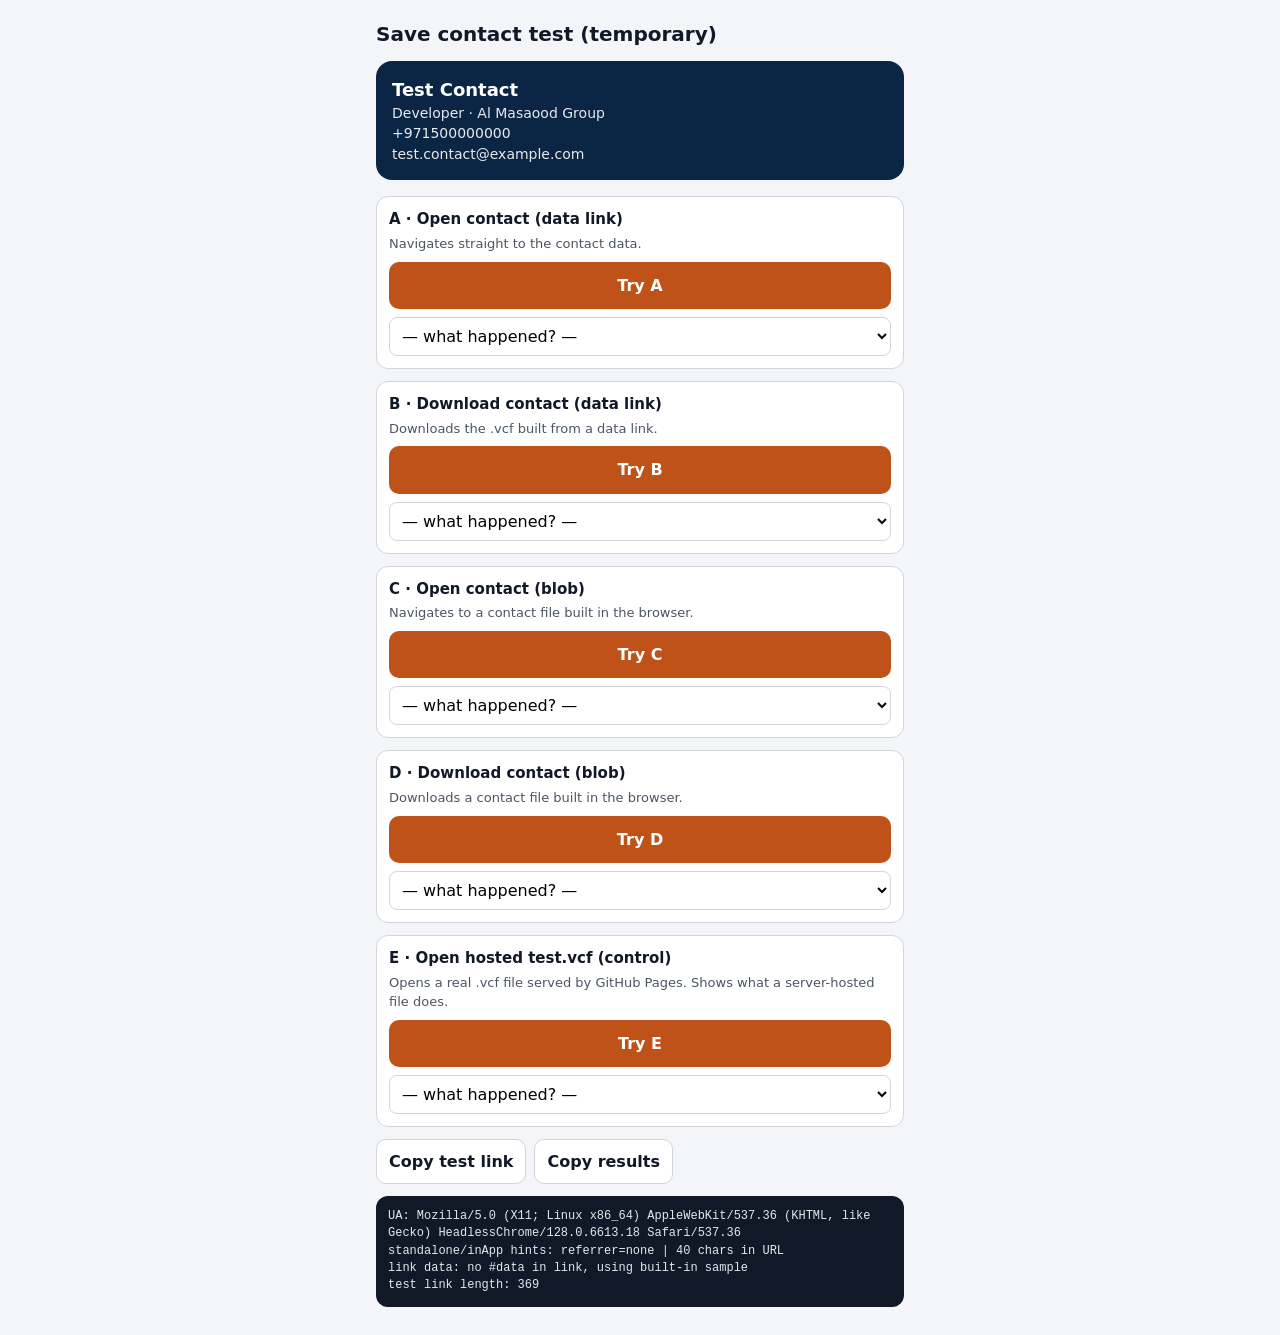
==== index.html @ affdfd02 "Add save-contact device test page (temporary) Co-Authored-By: Claude Opus 5.5 <noreply@anthropic.com" ====
<!doctype html>
<html lang="en">
<head>
<meta charset="utf-8">
<meta name="viewport" content="width=device-width, initial-scale=1">
<meta name="robots" content="noindex">
<title>Save Contact Test</title>
<style>
  :root { --navy: #0B2545; --orange: #BF5219; --bg: #F3F5F8; --ink: #111827; --muted: #4B5563; --line: #D1D5DB; }
  * { box-sizing: border-box; }
  body { margin: 0; background: var(--bg); color: var(--ink); font: 16px/1.45 system-ui, -apple-system, Segoe UI, Roboto, sans-serif; }
  main { max-width: 560px; margin: 0 auto; padding: 16px; }
  h1 { font-size: 20px; margin: 4px 0 12px; }
  .card { background: var(--navy); color: #fff; border-radius: 16px; padding: 16px; margin-bottom: 16px; }
  .card b { font-size: 18px; display: block; }
  .card div { opacity: .9; font-size: 14px; }
  .test { background: #fff; border: 1px solid var(--line); border-radius: 12px; padding: 12px; margin-bottom: 12px; }
  .test h2 { font-size: 15px; margin: 0 0 4px; }
  .test p { margin: 0 0 8px; color: var(--muted); font-size: 13px; }
  button, select { font: inherit; }
  .go { width: 100%; padding: 12px; border: 0; border-radius: 10px; background: var(--orange); color: #fff; font-weight: 600; }
  .ghost { padding: 10px 12px; border: 1px solid var(--line); border-radius: 10px; background: #fff; color: var(--ink); font-weight: 600; }
  select { width: 100%; margin-top: 8px; padding: 8px; border: 1px solid var(--line); border-radius: 8px; background: #fff; }
  pre { white-space: pre-wrap; overflow-wrap: anywhere; background: #111827; color: #E5E7EB; padding: 12px; border-radius: 12px; font: 12px/1.45 ui-monospace, Menlo, Consolas, monospace; }
  .row { display: flex; gap: 8px; flex-wrap: wrap; margin: 12px 0; }
</style>
</head>
<body>
<main>
  <h1>Save contact test (temporary)</h1>
  <div class="card" id="card"></div>

  <div id="tests"></div>

  <div class="row">
    <button class="ghost" id="copyLink" type="button">Copy test link</button>
    <button class="ghost" id="copyResults" type="button">Copy results</button>
  </div>
  <pre id="env"></pre>
</main>
<script>
(function () {
  'use strict';

  // Fictional test contact. The real page will read the sender's details from the link after '#'.
  var SAMPLE = {
    v: 1, g: 'Test', s: 'Contact', n: 'Test Contact', t: 'Developer', o: 'Al Masaood Group',
    m: '+971500000000', w: '+97122017600', e: 'test.contact@example.com',
    a: ['P.O. Box 322', 'Abu Dhabi', 'United Arab Emirates'], u: 'https://www.masaood.com'
  };

  function b64urlEncode(text) {
    var bytes = new TextEncoder().encode(text), bin = '';
    for (var i = 0; i < bytes.length; i++) { bin += String.fromCharCode(bytes[i]); }
    return btoa(bin).replace(/\+/g, '-').replace(/\//g, '_').replace(/=+$/, '');
  }
  function b64urlDecode(s) {
    s = s.replace(/-/g, '+').replace(/_/g, '/');
    while (s.length % 4) { s += '='; }
    var bin = atob(s), bytes = new Uint8Array(bin.length);
    for (var i = 0; i < bin.length; i++) { bytes[i] = bin.charCodeAt(i); }
    return new TextDecoder().decode(bytes);
  }
  function esc(v) {
    return String(v || '').replace(/\\/g, '\\\\').replace(/\r?\n/g, '\\n').replace(/,/g, '\\,').replace(/;/g, '\\;').trim();
  }
  function buildVCard(c) {
    var L = ['BEGIN:VCARD', 'VERSION:3.0', 'N:' + esc(c.s) + ';' + esc(c.g) + ';;;', 'FN:' + esc(c.n), 'ORG:' + esc(c.o)];
    if (c.t) { L.push('TITLE:' + esc(c.t)); }
    if (c.m) { L.push('TEL;TYPE=CELL:' + c.m); }
    if (c.w) { L.push('TEL;TYPE=WORK:' + c.w); }
    if (c.e) { L.push('EMAIL;TYPE=WORK:' + esc(c.e)); }
    if (c.a) { L.push('ADR;TYPE=WORK:;;' + esc(c.a[0]) + ';' + esc(c.a[1]) + ';;;' + esc(c.a[2])); }
    if (c.u) { L.push('URL:' + c.u); }
    L.push('END:VCARD');
    return L.join('\r\n') + '\r\n';
  }

  var decodeNote = 'no #data in link, using built-in sample';
  var contact = SAMPLE;
  if (location.hash.length > 1) {
    try { contact = JSON.parse(b64urlDecode(location.hash.slice(1))); decodeNote = 'decoded from link OK'; }
    catch (e) { decodeNote = 'DECODE FAILED: ' + e.message; }
  }
  var vcf = buildVCard(contact);
  var fileName = (contact.n || 'contact').replace(/[^\w\- ]+/g, '').trim().replace(/\s+/g, '_') + '.vcf';

  document.getElementById('card').innerHTML = '';
  [['b', contact.n], ['div', (contact.t ? contact.t + ' · ' : '') + contact.o], ['div', contact.m], ['div', contact.e]].forEach(function (p) {
    var el = document.createElement(p[0]); el.textContent = p[1] || ''; document.getElementById('card').appendChild(el);
  });

  function clickLink(href, download) {
    var a = document.createElement('a');
    a.href = href;
    if (download) { a.download = fileName; }
    a.rel = 'noopener';
    document.body.appendChild(a); a.click(); document.body.removeChild(a);
  }
  function blobUrl(type) { return URL.createObjectURL(new Blob([vcf], { type: type })); }
  var dataUrl = 'data:text/vcard;charset=utf-8,' + encodeURIComponent(vcf);

  var TESTS = [
    ['A', 'Open contact (data link)', 'Navigates straight to the contact data.', function () { location.href = dataUrl; }],
    ['B', 'Download contact (data link)', 'Downloads the .vcf built from a data link.', function () { clickLink(dataUrl, true); }],
    ['C', 'Open contact (blob)', 'Navigates to a contact file built in the browser.', function () { location.href = blobUrl('text/vcard'); }],
    ['D', 'Download contact (blob)', 'Downloads a contact file built in the browser.', function () { clickLink(blobUrl('text/vcard'), true); }],
    ['E', 'Open hosted test.vcf (control)', 'Opens a real .vcf file served by GitHub Pages. Shows what a server-hosted file does.', function () { location.href = 'test.vcf'; }]
  ];
  var OUTCOMES = ['— what happened? —', 'Contact form opened (Create/Add contact)', 'Downloaded, then opened contact after a tap', 'Downloaded only (no contact screen)', 'Showed raw text', 'Nothing happened', 'Error message'];
  var results = {}, events = [];

  document.addEventListener('visibilitychange', function () { events.push(new Date().toISOString().substr(11, 8) + ' page ' + document.visibilityState); });

  TESTS.forEach(function (t) {
    var box = document.createElement('section'); box.className = 'test';
    box.innerHTML = '<h2></h2><p></p>';
    box.querySelector('h2').textContent = t[0] + ' · ' + t[1];
    box.querySelector('p').textContent = t[2];
    var btn = document.createElement('button'); btn.type = 'button'; btn.className = 'go'; btn.textContent = 'Try ' + t[0];
    btn.onclick = function () {
      events.push(new Date().toISOString().substr(11, 8) + ' tapped ' + t[0]);
      try { t[3](); } catch (e) { events.push(t[0] + ' threw ' + e.name + ': ' + e.message); }
    };
    var sel = document.createElement('select');
    OUTCOMES.forEach(function (o, i) { var opt = document.createElement('option'); opt.value = i ? o : ''; opt.textContent = o; sel.appendChild(opt); });
    sel.onchange = function () { results[t[0]] = sel.value; };
    box.appendChild(btn); box.appendChild(sel);
    document.getElementById('tests').appendChild(box);
  });

  var testLink = location.origin + location.pathname + '#' + b64urlEncode(JSON.stringify(SAMPLE));
  function envText() {
    return [
      'UA: ' + navigator.userAgent,
      'standalone/inApp hints: referrer=' + (document.referrer || 'none') + ' | ' + location.href.length + ' chars in URL',
      'link data: ' + decodeNote,
      'test link length: ' + testLink.length
    ].join('\n');
  }
  document.getElementById('env').textContent = envText();

  function copy(text, label) {
    var done = function () { alert(label + ' copied'); };
    if (navigator.clipboard && navigator.clipboard.writeText) {
      navigator.clipboard.writeText(text).then(done, function () { prompt('Copy this:', text); });
    } else { prompt('Copy this:', text); }
  }
  document.getElementById('copyLink').onclick = function () { copy(testLink, 'Test link'); };
  document.getElementById('copyResults').onclick = function () {
    var lines = [envText(), '---'];
    TESTS.forEach(function (t) { lines.push(t[0] + ' ' + t[1] + ': ' + (results[t[0]] || 'not tried')); });
    lines.push('---');
    copy(lines.concat(events).join('\n'), 'Results');
  };
})();
</script>
</body>
</html>
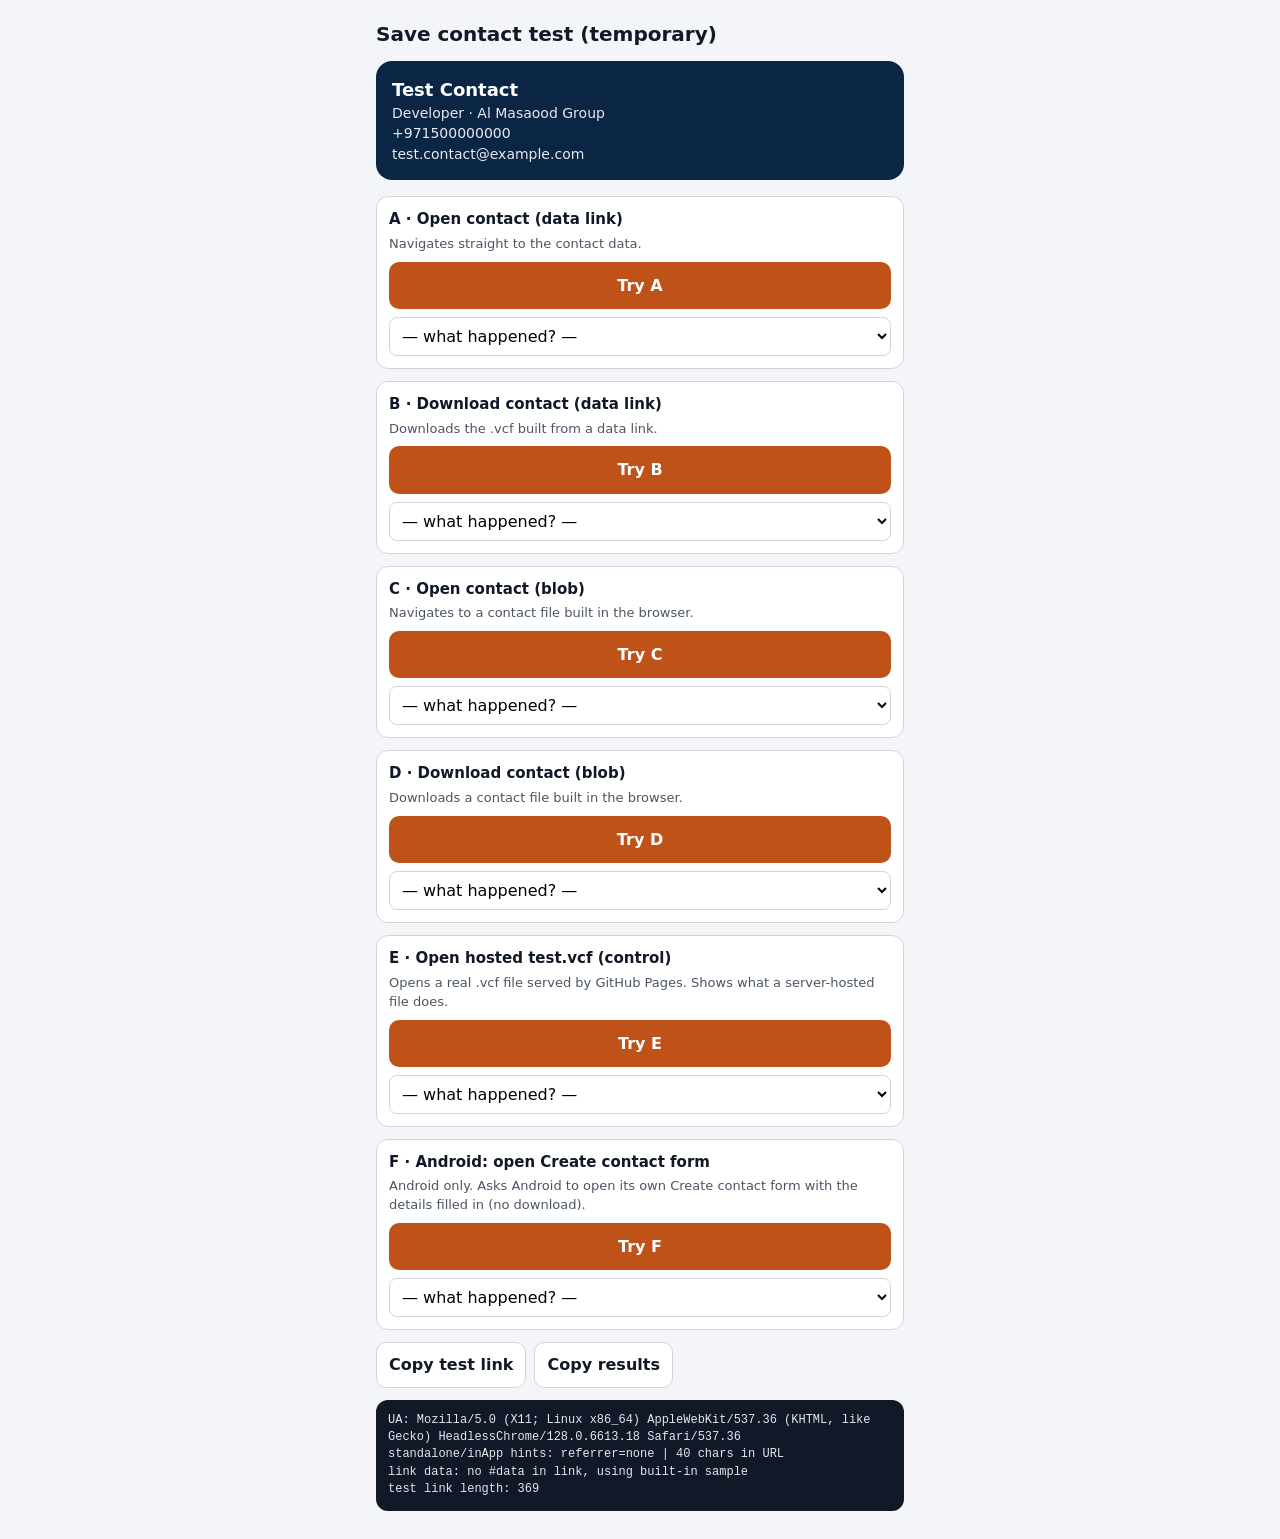
==== commit a5c75619: "Add test F: Android Create contact intent Co-Authored-By: Claude Opus 5.5 <noreply@anthropic.com>" ====
--- a/index.html
+++ b/index.html
@@ -98,6 +98,21 @@
     document.body.appendChild(a); a.click(); document.body.removeChild(a);
   }
   function blobUrl(type) { return URL.createObjectURL(new Blob([vcf], { type: type })); }
+  // Android Contacts insert intent (ContactsContract.Intents.Insert extras). If nothing can handle it,
+  // Chrome opens browser_fallback_url instead, which this page reports as "fallback=F".
+  function androidInsertIntent(c) {
+    var extras = [
+      ['name', c.n], ['phone', c.m], ['secondary_phone', c.w], ['email', c.e],
+      ['company', c.o], ['job_title', c.t], ['postal', (c.a || []).filter(Boolean).join(', ')]
+    ];
+    var parts = ['action=android.intent.action.INSERT', 'type=vnd.android.cursor.dir/raw_contact'];
+    extras.forEach(function (x) { if (x[1]) { parts.push('S.' + x[0] + '=' + encodeURIComponent(x[1])); } });
+    if (c.m) { parts.push('i.phone_type=2'); }
+    if (c.w) { parts.push('i.secondary_phone_type=3'); }
+    if (c.e) { parts.push('i.email_type=2'); }
+    parts.push('S.browser_fallback_url=' + encodeURIComponent(location.origin + location.pathname + '?fallback=F'));
+    return 'intent:#Intent;' + parts.join(';') + ';end';
+  }
   var dataUrl = 'data:text/vcard;charset=utf-8,' + encodeURIComponent(vcf);
 
   var TESTS = [
@@ -105,7 +120,8 @@
     ['B', 'Download contact (data link)', 'Downloads the .vcf built from a data link.', function () { clickLink(dataUrl, true); }],
     ['C', 'Open contact (blob)', 'Navigates to a contact file built in the browser.', function () { location.href = blobUrl('text/vcard'); }],
     ['D', 'Download contact (blob)', 'Downloads a contact file built in the browser.', function () { clickLink(blobUrl('text/vcard'), true); }],
-    ['E', 'Open hosted test.vcf (control)', 'Opens a real .vcf file served by GitHub Pages. Shows what a server-hosted file does.', function () { location.href = 'test.vcf'; }]
+    ['E', 'Open hosted test.vcf (control)', 'Opens a real .vcf file served by GitHub Pages. Shows what a server-hosted file does.', function () { location.href = 'test.vcf'; }],
+    ['F', 'Android: open Create contact form', 'Android only. Asks Android to open its own Create contact form with the details filled in (no download).', function () { location.href = androidInsertIntent(contact); }]
   ];
   var OUTCOMES = ['— what happened? —', 'Contact form opened (Create/Add contact)', 'Downloaded, then opened contact after a tap', 'Downloaded only (no contact screen)', 'Showed raw text', 'Nothing happened', 'Error message'];
   var results = {}, events = [];
@@ -134,7 +150,7 @@
     return [
       'UA: ' + navigator.userAgent,
       'standalone/inApp hints: referrer=' + (document.referrer || 'none') + ' | ' + location.href.length + ' chars in URL',
-      'link data: ' + decodeNote,
+      'link data: ' + decodeNote + (/[?&]fallback=F/.test(location.search) ? ' | RETURNED VIA F FALLBACK (intent not handled)' : ''),
       'test link length: ' + testLink.length
     ].join('\n');
   }
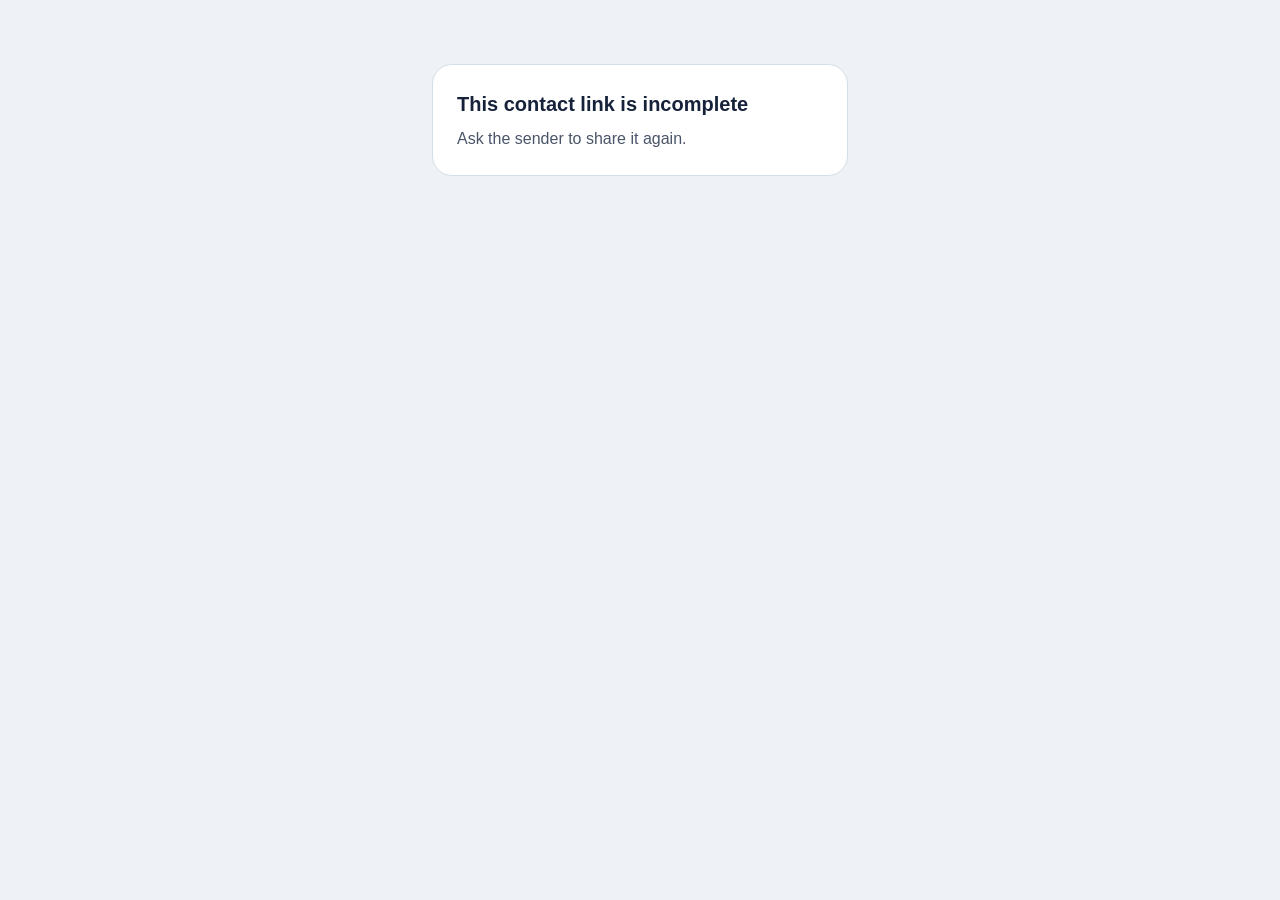
==== commit 67fb790d: "Publish save-contact page" ====
--- a/index.html
+++ b/index.html
@@ -3,173 +3,32 @@
 <head>
 <meta charset="utf-8">
 <meta name="viewport" content="width=device-width, initial-scale=1">
+<meta http-equiv="Content-Security-Policy" content="default-src 'none'; script-src 'self'; style-src 'self'; img-src 'self'; base-uri 'none'; form-action 'none'">
 <meta name="robots" content="noindex">
-<title>Save Contact Test</title>
-<style>
-  :root { --navy: #0B2545; --orange: #BF5219; --bg: #F3F5F8; --ink: #111827; --muted: #4B5563; --line: #D1D5DB; }
-  * { box-sizing: border-box; }
-  body { margin: 0; background: var(--bg); color: var(--ink); font: 16px/1.45 system-ui, -apple-system, Segoe UI, Roboto, sans-serif; }
-  main { max-width: 560px; margin: 0 auto; padding: 16px; }
-  h1 { font-size: 20px; margin: 4px 0 12px; }
-  .card { background: var(--navy); color: #fff; border-radius: 16px; padding: 16px; margin-bottom: 16px; }
-  .card b { font-size: 18px; display: block; }
-  .card div { opacity: .9; font-size: 14px; }
-  .test { background: #fff; border: 1px solid var(--line); border-radius: 12px; padding: 12px; margin-bottom: 12px; }
-  .test h2 { font-size: 15px; margin: 0 0 4px; }
-  .test p { margin: 0 0 8px; color: var(--muted); font-size: 13px; }
-  button, select { font: inherit; }
-  .go { width: 100%; padding: 12px; border: 0; border-radius: 10px; background: var(--orange); color: #fff; font-weight: 600; }
-  .ghost { padding: 10px 12px; border: 1px solid var(--line); border-radius: 10px; background: #fff; color: var(--ink); font-weight: 600; }
-  select { width: 100%; margin-top: 8px; padding: 8px; border: 1px solid var(--line); border-radius: 8px; background: #fff; }
-  pre { white-space: pre-wrap; overflow-wrap: anywhere; background: #111827; color: #E5E7EB; padding: 12px; border-radius: 12px; font: 12px/1.45 ui-monospace, Menlo, Consolas, monospace; }
-  .row { display: flex; gap: 8px; flex-wrap: wrap; margin: 12px 0; }
-</style>
+<meta name="referrer" content="no-referrer">
+<meta name="theme-color" content="#101A44">
+<title>Save contact</title>
+<link rel="stylesheet" href="save-contact.css">
 </head>
 <body>
-<main>
-  <h1>Save contact test (temporary)</h1>
-  <div class="card" id="card"></div>
-
-  <div id="tests"></div>
-
-  <div class="row">
-    <button class="ghost" id="copyLink" type="button">Copy test link</button>
-    <button class="ghost" id="copyResults" type="button">Copy results</button>
+<main class="page">
+  <section id="card" class="card" aria-labelledby="name" hidden>
+    <img id="logo" class="logo" alt="">
+    <h1 id="name" class="name"></h1>
+    <p id="role" class="role"></p>
+    <ul id="details" class="details"></ul>
+  </section>
+  <div id="actions" class="actions" hidden>
+    <button id="save" type="button" class="save">Save contact</button>
+    <p id="hint" class="hint" hidden>When the download finishes, tap <strong>Open</strong> to add the contact.</p>
+    <p class="note">Details shared by the sender.</p>
   </div>
-  <pre id="env"></pre>
+  <section id="invalid" class="invalid" role="alert" hidden>
+    <h1>This contact link is incomplete</h1>
+    <p>Ask the sender to share it again.</p>
+  </section>
 </main>
-<script>
-(function () {
-  'use strict';
-
-  // Fictional test contact. The real page will read the sender's details from the link after '#'.
-  var SAMPLE = {
-    v: 1, g: 'Test', s: 'Contact', n: 'Test Contact', t: 'Developer', o: 'Al Masaood Group',
-    m: '+971500000000', w: '+97122017600', e: 'test.contact@example.com',
-    a: ['P.O. Box 322', 'Abu Dhabi', 'United Arab Emirates'], u: 'https://www.masaood.com'
-  };
-
-  function b64urlEncode(text) {
-    var bytes = new TextEncoder().encode(text), bin = '';
-    for (var i = 0; i < bytes.length; i++) { bin += String.fromCharCode(bytes[i]); }
-    return btoa(bin).replace(/\+/g, '-').replace(/\//g, '_').replace(/=+$/, '');
-  }
-  function b64urlDecode(s) {
-    s = s.replace(/-/g, '+').replace(/_/g, '/');
-    while (s.length % 4) { s += '='; }
-    var bin = atob(s), bytes = new Uint8Array(bin.length);
-    for (var i = 0; i < bin.length; i++) { bytes[i] = bin.charCodeAt(i); }
-    return new TextDecoder().decode(bytes);
-  }
-  function esc(v) {
-    return String(v || '').replace(/\\/g, '\\\\').replace(/\r?\n/g, '\\n').replace(/,/g, '\\,').replace(/;/g, '\\;').trim();
-  }
-  function buildVCard(c) {
-    var L = ['BEGIN:VCARD', 'VERSION:3.0', 'N:' + esc(c.s) + ';' + esc(c.g) + ';;;', 'FN:' + esc(c.n), 'ORG:' + esc(c.o)];
-    if (c.t) { L.push('TITLE:' + esc(c.t)); }
-    if (c.m) { L.push('TEL;TYPE=CELL:' + c.m); }
-    if (c.w) { L.push('TEL;TYPE=WORK:' + c.w); }
-    if (c.e) { L.push('EMAIL;TYPE=WORK:' + esc(c.e)); }
-    if (c.a) { L.push('ADR;TYPE=WORK:;;' + esc(c.a[0]) + ';' + esc(c.a[1]) + ';;;' + esc(c.a[2])); }
-    if (c.u) { L.push('URL:' + c.u); }
-    L.push('END:VCARD');
-    return L.join('\r\n') + '\r\n';
-  }
-
-  var decodeNote = 'no #data in link, using built-in sample';
-  var contact = SAMPLE;
-  if (location.hash.length > 1) {
-    try { contact = JSON.parse(b64urlDecode(location.hash.slice(1))); decodeNote = 'decoded from link OK'; }
-    catch (e) { decodeNote = 'DECODE FAILED: ' + e.message; }
-  }
-  var vcf = buildVCard(contact);
-  var fileName = (contact.n || 'contact').replace(/[^\w\- ]+/g, '').trim().replace(/\s+/g, '_') + '.vcf';
-
-  document.getElementById('card').innerHTML = '';
-  [['b', contact.n], ['div', (contact.t ? contact.t + ' · ' : '') + contact.o], ['div', contact.m], ['div', contact.e]].forEach(function (p) {
-    var el = document.createElement(p[0]); el.textContent = p[1] || ''; document.getElementById('card').appendChild(el);
-  });
-
-  function clickLink(href, download) {
-    var a = document.createElement('a');
-    a.href = href;
-    if (download) { a.download = fileName; }
-    a.rel = 'noopener';
-    document.body.appendChild(a); a.click(); document.body.removeChild(a);
-  }
-  function blobUrl(type) { return URL.createObjectURL(new Blob([vcf], { type: type })); }
-  // Android Contacts insert intent (ContactsContract.Intents.Insert extras). If nothing can handle it,
-  // Chrome opens browser_fallback_url instead, which this page reports as "fallback=F".
-  function androidInsertIntent(c) {
-    var extras = [
-      ['name', c.n], ['phone', c.m], ['secondary_phone', c.w], ['email', c.e],
-      ['company', c.o], ['job_title', c.t], ['postal', (c.a || []).filter(Boolean).join(', ')]
-    ];
-    var parts = ['action=android.intent.action.INSERT', 'type=vnd.android.cursor.dir/raw_contact'];
-    extras.forEach(function (x) { if (x[1]) { parts.push('S.' + x[0] + '=' + encodeURIComponent(x[1])); } });
-    if (c.m) { parts.push('i.phone_type=2'); }
-    if (c.w) { parts.push('i.secondary_phone_type=3'); }
-    if (c.e) { parts.push('i.email_type=2'); }
-    parts.push('S.browser_fallback_url=' + encodeURIComponent(location.origin + location.pathname + '?fallback=F'));
-    return 'intent:#Intent;' + parts.join(';') + ';end';
-  }
-  var dataUrl = 'data:text/vcard;charset=utf-8,' + encodeURIComponent(vcf);
-
-  var TESTS = [
-    ['A', 'Open contact (data link)', 'Navigates straight to the contact data.', function () { location.href = dataUrl; }],
-    ['B', 'Download contact (data link)', 'Downloads the .vcf built from a data link.', function () { clickLink(dataUrl, true); }],
-    ['C', 'Open contact (blob)', 'Navigates to a contact file built in the browser.', function () { location.href = blobUrl('text/vcard'); }],
-    ['D', 'Download contact (blob)', 'Downloads a contact file built in the browser.', function () { clickLink(blobUrl('text/vcard'), true); }],
-    ['E', 'Open hosted test.vcf (control)', 'Opens a real .vcf file served by GitHub Pages. Shows what a server-hosted file does.', function () { location.href = 'test.vcf'; }],
-    ['F', 'Android: open Create contact form', 'Android only. Asks Android to open its own Create contact form with the details filled in (no download).', function () { location.href = androidInsertIntent(contact); }]
-  ];
-  var OUTCOMES = ['— what happened? —', 'Contact form opened (Create/Add contact)', 'Downloaded, then opened contact after a tap', 'Downloaded only (no contact screen)', 'Showed raw text', 'Nothing happened', 'Error message'];
-  var results = {}, events = [];
-
-  document.addEventListener('visibilitychange', function () { events.push(new Date().toISOString().substr(11, 8) + ' page ' + document.visibilityState); });
-
-  TESTS.forEach(function (t) {
-    var box = document.createElement('section'); box.className = 'test';
-    box.innerHTML = '<h2></h2><p></p>';
-    box.querySelector('h2').textContent = t[0] + ' · ' + t[1];
-    box.querySelector('p').textContent = t[2];
-    var btn = document.createElement('button'); btn.type = 'button'; btn.className = 'go'; btn.textContent = 'Try ' + t[0];
-    btn.onclick = function () {
-      events.push(new Date().toISOString().substr(11, 8) + ' tapped ' + t[0]);
-      try { t[3](); } catch (e) { events.push(t[0] + ' threw ' + e.name + ': ' + e.message); }
-    };
-    var sel = document.createElement('select');
-    OUTCOMES.forEach(function (o, i) { var opt = document.createElement('option'); opt.value = i ? o : ''; opt.textContent = o; sel.appendChild(opt); });
-    sel.onchange = function () { results[t[0]] = sel.value; };
-    box.appendChild(btn); box.appendChild(sel);
-    document.getElementById('tests').appendChild(box);
-  });
-
-  var testLink = location.origin + location.pathname + '#' + b64urlEncode(JSON.stringify(SAMPLE));
-  function envText() {
-    return [
-      'UA: ' + navigator.userAgent,
-      'standalone/inApp hints: referrer=' + (document.referrer || 'none') + ' | ' + location.href.length + ' chars in URL',
-      'link data: ' + decodeNote + (/[?&]fallback=F/.test(location.search) ? ' | RETURNED VIA F FALLBACK (intent not handled)' : ''),
-      'test link length: ' + testLink.length
-    ].join('\n');
-  }
-  document.getElementById('env').textContent = envText();
-
-  function copy(text, label) {
-    var done = function () { alert(label + ' copied'); };
-    if (navigator.clipboard && navigator.clipboard.writeText) {
-      navigator.clipboard.writeText(text).then(done, function () { prompt('Copy this:', text); });
-    } else { prompt('Copy this:', text); }
-  }
-  document.getElementById('copyLink').onclick = function () { copy(testLink, 'Test link'); };
-  document.getElementById('copyResults').onclick = function () {
-    var lines = [envText(), '---'];
-    TESTS.forEach(function (t) { lines.push(t[0] + ' ' + t[1] + ': ' + (results[t[0]] || 'not tried')); });
-    lines.push('---');
-    copy(lines.concat(events).join('\n'), 'Results');
-  };
-})();
-</script>
+<script src="save-contact.js"></script>
+<script src="app.js"></script>
 </body>
 </html>
--- a/save-contact.css
+++ b/save-contact.css
@@ -0,0 +1,38 @@
+:root {
+  --navy-950: #0B1333; --navy-900: #101A44; --navy-700: #1B2A6B;
+  --orange-deep: #BF5219; --orange-press: #A8461A;
+  --ink: #16213A; --ink-soft: #4A5568; --ground: #EEF2F6; --line: #D5DDE6;
+}
+* { box-sizing: border-box; }
+[hidden] { display: none !important; }
+html { -webkit-text-size-adjust: 100%; }
+body {
+  margin: 0; min-height: 100vh; background: var(--ground); color: var(--ink);
+  font: 1rem/1.5 'Segoe UI', -apple-system, BlinkMacSystemFont, Roboto, 'Helvetica Neue', Arial, sans-serif;
+}
+.page { width: 100%; max-width: 28rem; margin: 0 auto; padding: 24px 16px 40px; }
+.card {
+  padding: 24px; border-radius: 20px; color: #FFFFFF;
+  background: linear-gradient(145deg, var(--navy-700) 0%, var(--navy-900) 45%, var(--navy-950) 100%);
+  box-shadow: 0 2px 6px rgba(22, 33, 58, 0.2), 0 18px 36px -14px rgba(22, 33, 58, 0.6);
+}
+.logo { display: block; max-width: 60%; max-height: 44px; margin-bottom: 20px; }
+.name { margin: 0; font-size: 1.75rem; line-height: 1.2; font-weight: 700; overflow-wrap: anywhere; }
+.role { margin: 6px 0 0; font-size: 1rem; opacity: 0.85; }
+.details { list-style: none; margin: 20px 0 0; padding: 16px 0 0; border-top: 1px solid rgba(255, 255, 255, 0.18); }
+.details li { display: flex; flex-direction: column; padding: 6px 0; }
+.label { font-size: 0.875rem; opacity: 0.7; }
+.details a { color: #FFFFFF; font-size: 1rem; text-decoration: none; overflow-wrap: anywhere; }
+.actions { margin-top: 24px; text-align: center; }
+.save {
+  width: 100%; min-height: 56px; border: 0; border-radius: 28px; cursor: pointer;
+  background: var(--orange-deep); color: #FFFFFF; font: inherit; font-size: 1.25rem; font-weight: 600;
+}
+.save:hover { background: var(--orange-press); }
+.save:focus-visible { outline: 3px solid var(--navy-700); outline-offset: 3px; }
+.hint { margin: 12px 0 0; font-size: 1rem; }
+.note { margin: 16px 0 0; font-size: 0.875rem; color: var(--ink-soft); }
+.invalid { padding: 24px; border-radius: 20px; background: #FFFFFF; border: 1px solid var(--line); }
+.invalid h1 { margin: 0 0 8px; font-size: 1.25rem; }
+.invalid p { margin: 0; color: var(--ink-soft); }
+@media (min-width: 768px) { .page { padding-top: 64px; } }
